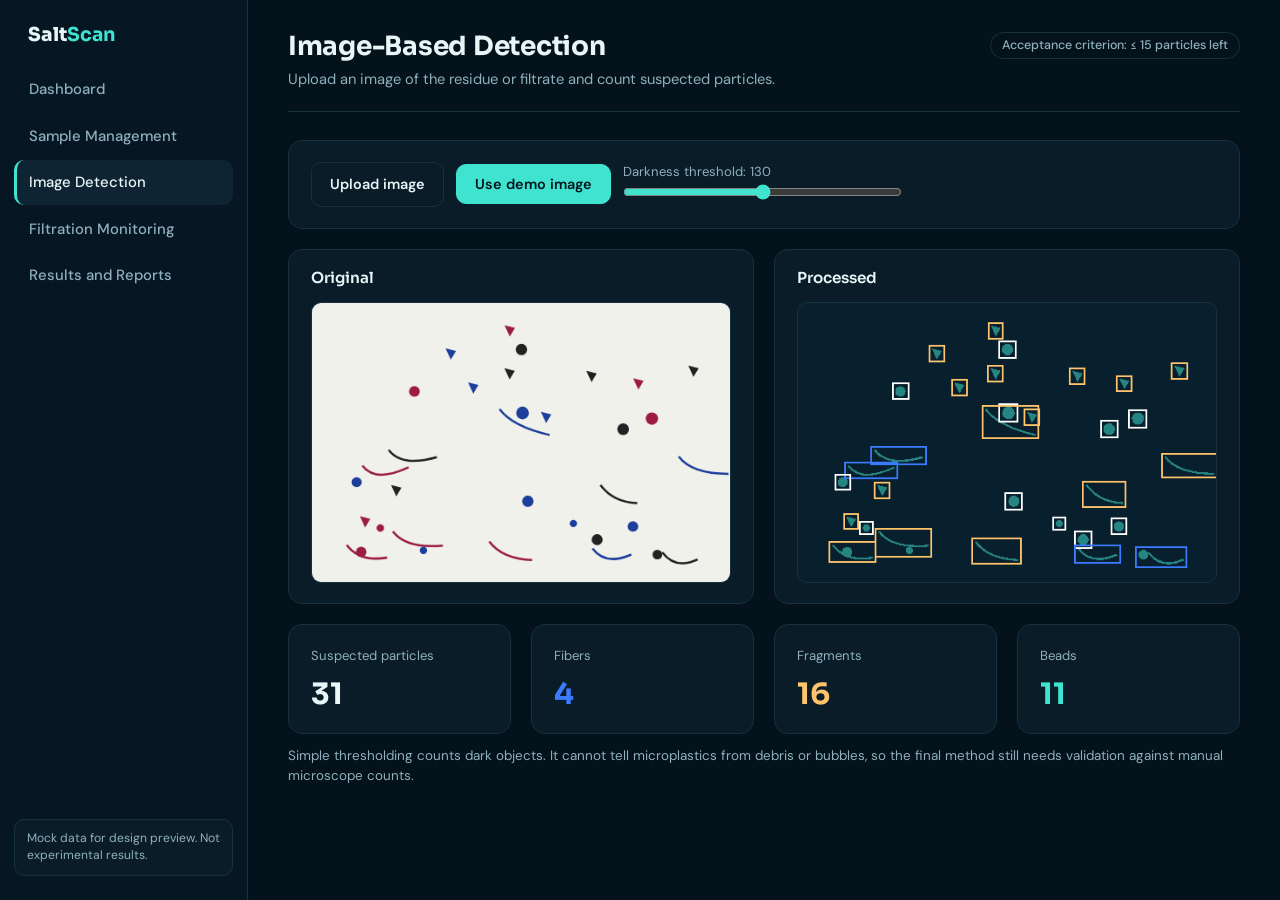
==== detection.html @ 082cff80 "Add files via upload" ====
<!DOCTYPE html><html lang="en"><head><meta charset="utf-8"><meta name="viewport" content="width=device-width,initial-scale=1"><title>Image-Based Detection | SaltScan</title>
<link rel="preconnect" href="https://fonts.googleapis.com"><link href="https://fonts.googleapis.com/css2?family=Sora:wght@600;700;800&family=DM+Sans:wght@400;500;600&display=swap" rel="stylesheet"><link rel="stylesheet" href="style.css"></head>
<body data-page="detection"><div class="app"><aside class="side" id="side"></aside><main class="main" id="main"></main></div><script src="app.js"></script></body></html>
---- style.css ----
:root{--bg:#020F17;--tx:#E9F6F8;--mu:#8FB0BC;--aq:#3FE3D0;--bl:#3B7BFF;--go:#FFC46B;--rd:#FF6B6B;--gr:#4ADE9A;--ln:rgba(255,255,255,.1);--cd:rgba(255,255,255,.05);
--app:#04121B;--panel:#0A1C28;--panel2:#0E2433;--line:#163140}
*{box-sizing:border-box;margin:0}html{scroll-behavior:smooth}
body{background:radial-gradient(900px 500px at 80% -10%,#0d3a52 0,transparent 70%),radial-gradient(700px 500px at 0 60%,#0a2c3d 0,transparent 70%),var(--bg);color:var(--tx);font:400 1rem/1.65 "DM Sans",system-ui,sans-serif;min-height:100vh}
h1,h2,h3,.logo{font-family:Sora,"DM Sans",sans-serif;line-height:1.1}
a{color:inherit;text-decoration:none}:focus-visible{outline:3px solid var(--aq);outline-offset:3px}
.wrap{max-width:1120px;margin:0 auto;padding:0 28px}
.nav{display:flex;justify-content:space-between;align-items:center;padding:22px 28px;max-width:1120px;margin:0 auto;position:relative;z-index:5}
.logo{font-weight:800;font-size:1.25rem}.logo b{color:var(--aq)}
.nav nav{display:flex;gap:28px;align-items:center;font-size:.92rem;color:var(--mu)}.nav nav a:hover{color:var(--tx)}
.btn{display:inline-block;padding:12px 24px;border-radius:999px;font-weight:600;border:1px solid var(--ln);background:linear-gradient(135deg,var(--aq),var(--bl));color:#01121b;cursor:pointer;font-family:inherit;font-size:.95rem;transition:transform .2s,box-shadow .2s}
.btn:hover{transform:translateY(-2px);box-shadow:0 10px 30px -8px var(--aq)}.btn.o{background:transparent;color:var(--tx)}
/* hero */
.hero{position:relative;min-height:84vh;display:flex;align-items:center;overflow:hidden}
.hero .wrap{display:grid;grid-template-columns:1fr 1fr;align-items:center;gap:20px;width:100%}
.kick{color:var(--aq);font-size:.9rem;margin-bottom:16px}
h1{font-size:clamp(2.5rem,5.6vw,4.6rem);font-weight:800;letter-spacing:-.03em;animation:rise 1s both}
.lead{color:var(--mu);font-size:1.15rem;max-width:44ch;margin:22px 0 30px}
.cta{display:flex;gap:12px;flex-wrap:wrap}
.stage{position:relative;height:540px}
.streak{position:absolute;left:-40vw;right:-30vw;top:50%;height:10px;background:linear-gradient(90deg,transparent,var(--go) 30%,var(--aq) 70%,transparent);filter:blur(6px);animation:shim 6s ease-in-out infinite alternate}
.orb{position:absolute;left:50%;top:50%;width:400px;height:400px;margin:-200px;border-radius:50%;background:radial-gradient(circle at 30% 22%,#F2FFFB,#5BF0DC 32%,#2A7DEB 68%,#142E8C);box-shadow:0 0 120px 10px rgba(63,227,208,.35);transition:transform .2s}
.wave{position:absolute;left:50%;top:50%;mix-blend-mode:screen;opacity:.6;animation:morph 9s ease-in-out infinite,drift 12s ease-in-out infinite alternate}
.w1{width:520px;height:210px;margin:-150px 0 0 -300px;background:linear-gradient(120deg,rgba(255,196,107,.9),rgba(255,255,255,.25))}
.w2{width:460px;height:190px;margin:-10px 0 0 -170px;background:linear-gradient(100deg,rgba(255,255,255,.3),rgba(63,227,208,.85));animation-delay:-3s}
.w3{width:400px;height:150px;margin:70px 0 0 -250px;background:linear-gradient(90deg,rgba(59,123,255,.9),rgba(255,196,107,.5));animation-delay:-6s}
.dot{position:absolute;border-radius:50%;background:var(--go);animation:float 7s ease-in-out infinite}
@keyframes morph{0%,100%{border-radius:60% 40% 55% 45%/50% 60% 40% 50%}50%{border-radius:38% 62% 45% 55%/62% 40% 60% 38%}}
@keyframes drift{to{transform:translate(40px,-12px) rotate(7deg)}}
@keyframes shim{to{transform:translateX(60px);opacity:.6}}
@keyframes float{50%{transform:translateY(-26px)}}
@keyframes rise{from{opacity:0;transform:translateY(26px)}}
/* landing sections */
.sec{padding:90px 0}h2{font-size:clamp(1.9rem,4vw,2.9rem);font-weight:700;letter-spacing:-.02em;margin-bottom:14px;max-width:18ch}
.sub{color:var(--mu);max-width:56ch;margin-bottom:40px}
.strip{display:grid;grid-template-columns:repeat(4,1fr);gap:16px}
.card,.kpi{background:var(--cd);border:1px solid var(--ln);border-radius:20px;padding:22px;backdrop-filter:blur(10px)}
.strip .card b{display:block;font:800 2.2rem Sora,sans-serif;color:var(--aq)}.card small,.kpi small{color:var(--mu)}
.flow{display:grid;grid-template-columns:repeat(4,1fr);gap:14px;position:relative}
.node{border-radius:16px;padding:16px;border:1px solid;font-size:.9rem}.node b{display:block;font-family:Sora;font-size:1rem}
.n0{background:#2b3a42;border-color:#4a5c66}.n1{background:#0c4f43;border-color:#1c8a74;color:#8ff2d6}.n2{background:#2c2a7a;border-color:#5b57d6;color:#c3c0ff}
.n3{background:#5a3a08;border-color:#b57a17;color:#ffd28a}.n4{background:#6b1d1d;border-color:#c24242;color:#ffb4b4}.n5{background:#6b2e12;border-color:#c1622f;color:#ffbb94}
.loop{grid-column:1/-1;color:var(--go);font-size:.92rem}
.feat{display:grid;grid-template-columns:repeat(3,1fr);gap:16px}.feat h3{font-size:1.15rem;margin-bottom:8px}.feat p{color:var(--mu);font-size:.95rem}
.ico{width:42px;height:42px;border-radius:12px;margin-bottom:14px;background:linear-gradient(135deg,var(--aq),var(--bl))}
.cta-band{text-align:center;background:linear-gradient(135deg,rgba(63,227,208,.16),rgba(59,123,255,.2));border:1px solid var(--ln);border-radius:28px;padding:60px 24px}.cta-band h2{margin:0 auto 24px}
.team{display:flex;flex-wrap:wrap;gap:10px;margin:20px 0}.team span{border:1px solid var(--ln);border-radius:999px;padding:8px 18px;background:var(--cd)}
footer{padding:30px 28px;color:var(--mu);font-size:.88rem;text-align:center}

/* ===== APP (dashboard pages): clean, calm, consistent ===== */
.app{display:grid;grid-template-columns:248px 1fr;min-height:100vh;background:var(--app)}
.side{display:flex;flex-direction:column;gap:2px;padding:24px 14px;background:#061723;border-right:1px solid var(--line);position:sticky;top:0;height:100vh}
.side .logo{padding:2px 12px 22px;font-size:1.2rem}
.side a:not(.logo){display:block;padding:10px 12px;border-radius:10px;color:var(--mu);font-size:.93rem;font-weight:500;border-left:3px solid transparent}
.side a:not(.logo):hover{background:var(--panel);color:var(--tx)}
.side a.on{background:var(--panel2);color:var(--tx);border-left-color:var(--aq)}
.tag{margin-top:auto;font-size:.76rem;line-height:1.45;color:var(--mu);background:var(--panel);border:1px solid var(--line);border-radius:10px;padding:10px 12px}
.main{padding:32px 40px 56px;min-width:0;max-width:1280px;width:100%}
.top{display:flex;justify-content:space-between;align-items:flex-start;flex-wrap:wrap;gap:14px;margin-bottom:28px;padding-bottom:20px;border-bottom:1px solid var(--line)}
.top h1{font-size:1.65rem;font-weight:700;letter-spacing:-.01em;animation:none}
.top .sub{font-size:.92rem;margin:6px 0 0!important}
.grid{display:grid;grid-template-columns:repeat(12,1fr);gap:20px}
.s3{grid-column:span 3}.s4{grid-column:span 4}.s6{grid-column:span 6}.s8{grid-column:span 8}.s12{grid-column:span 12}
.app .card,.app .kpi{background:var(--panel);border:1px solid var(--line);border-radius:14px;padding:20px 22px;backdrop-filter:none;box-shadow:none}
.app .card h3{font-size:.95rem;font-weight:600;margin-bottom:16px;color:var(--tx)}
.app .kpi small{display:block;font-size:.82rem;color:var(--mu);margin-bottom:8px}
.app .kpi b{display:block;font:700 1.85rem Sora,sans-serif;margin:0;letter-spacing:-.01em}
.up{color:var(--mu);font-size:.8rem;display:block;margin-top:6px}
.pill{display:inline-block;padding:3px 11px;border-radius:999px;font-size:.78rem;font-weight:600;line-height:1.5;border:1px solid transparent}
.top>.pill{background:transparent;color:var(--mu);border-color:var(--line);font-weight:500}
.ok{background:rgba(74,222,154,.12);color:var(--gr)}.rv{background:rgba(255,107,107,.12);color:var(--rd)}.pg{background:rgba(255,196,107,.12);color:var(--go)}
.app .btn{padding:10px 18px;border-radius:10px;font-size:.9rem;background:var(--aq);border:1px solid var(--aq);color:#01121b}
.app .btn:hover{transform:none;box-shadow:none;filter:brightness(1.08)}
.app .btn.o{background:transparent;border-color:var(--line);color:var(--tx)}.app .btn.o:hover{background:var(--panel2)}
.app .btn:disabled{opacity:.45;cursor:not-allowed}
input,select{background:var(--panel2);border:1px solid var(--line);border-radius:10px;padding:10px 12px;color:var(--tx);font:inherit;font-size:.92rem;width:100%}
input:focus,select:focus{outline:none;border-color:var(--aq);box-shadow:0 0 0 3px rgba(63,227,208,.15)}select option{color:#000}
input[type=range]{padding:0;accent-color:var(--aq)}
.form{display:grid;grid-template-columns:repeat(3,1fr);gap:16px}.form label,.fl{display:block;font-size:.82rem;color:var(--mu)}.form label input,.form label select{margin-top:6px}
.row{display:flex;gap:12px;flex-wrap:wrap;align-items:center}.row .btn{margin:0}
.big{font:700 1.3rem Sora,sans-serif}.note{font-size:.84rem;color:var(--mu);margin-top:12px;line-height:1.5}
canvas{width:100%;border-radius:10px;background:var(--panel2);display:block;border:1px solid var(--line)}
svg{width:100%;height:auto;display:block}.axis{fill:var(--mu);font-size:11px}
.draw{stroke-dasharray:1;stroke-dashoffset:1;animation:dr 1.6s .2s forwards}@keyframes dr{to{stroke-dashoffset:0}}
.lg{display:flex;gap:16px;font-size:.82rem;color:var(--mu);margin-top:12px;flex-wrap:wrap}.lg i{display:inline-block;width:9px;height:9px;border-radius:3px;margin-right:6px}
.pipe{display:flex;flex-direction:column;gap:2px}
.pipe div{display:flex;align-items:center;gap:12px;padding:9px 10px;border-radius:8px;color:var(--mu);font-size:.88rem;transition:.25s}
.pipe div::before{content:"";width:8px;height:8px;border-radius:50%;background:var(--line);flex:none}
.pipe div.on{background:var(--panel2);color:var(--tx)}.pipe div.on::before{background:var(--aq);box-shadow:0 0 0 4px rgba(63,227,208,.18)}
.pass{display:flex;justify-content:space-between;margin-top:12px;color:var(--go);font-weight:600}
.tw{overflow-x:auto}
table{width:100%;border-collapse:collapse;font-size:.9rem}
th{text-align:left;padding:10px 14px;color:var(--mu);font-weight:500;font-size:.8rem;border-bottom:1px solid var(--line);white-space:nowrap}
td{text-align:left;padding:13px 14px;border-bottom:1px solid rgba(22,49,64,.6)}
tbody tr:hover td{background:rgba(255,255,255,.025)}tbody tr:last-child td{border-bottom:0}
.rl{display:flex;justify-content:space-between;align-items:center;gap:12px;padding:13px 0;border-bottom:1px solid var(--line)}.rl:last-child{border-bottom:0;padding-bottom:0}.rl:first-of-type{padding-top:0}
.app ::-webkit-scrollbar{height:8px;width:8px}.app ::-webkit-scrollbar-thumb{background:var(--line);border-radius:8px}

@media(max-width:1000px){.main{padding:24px 20px 48px}.s3{grid-column:span 6}.s4,.s6,.s8{grid-column:span 12}}
@media(max-width:900px){.hero .wrap,.feat,.strip,.flow{grid-template-columns:1fr 1fr}.hero .wrap{grid-template-columns:1fr}.stage{height:420px}.app{grid-template-columns:1fr}.side{display:none}.nav nav a:not(.btn){display:none}.form{grid-template-columns:1fr}}
@media(max-width:560px){.feat,.strip,.flow{grid-template-columns:1fr}.stage{transform:scale(.75)}.s3{grid-column:span 12}}
@media(prefers-reduced-motion:reduce){*{animation:none!important;transition:none!important}.draw{stroke-dashoffset:0}}
@media print{.side,.row,.tag{display:none!important}.app{display:block;background:#fff}body{background:#fff;color:#000}.app .card,.app .kpi{border-color:#999;background:#fff}.axis{fill:#333}}
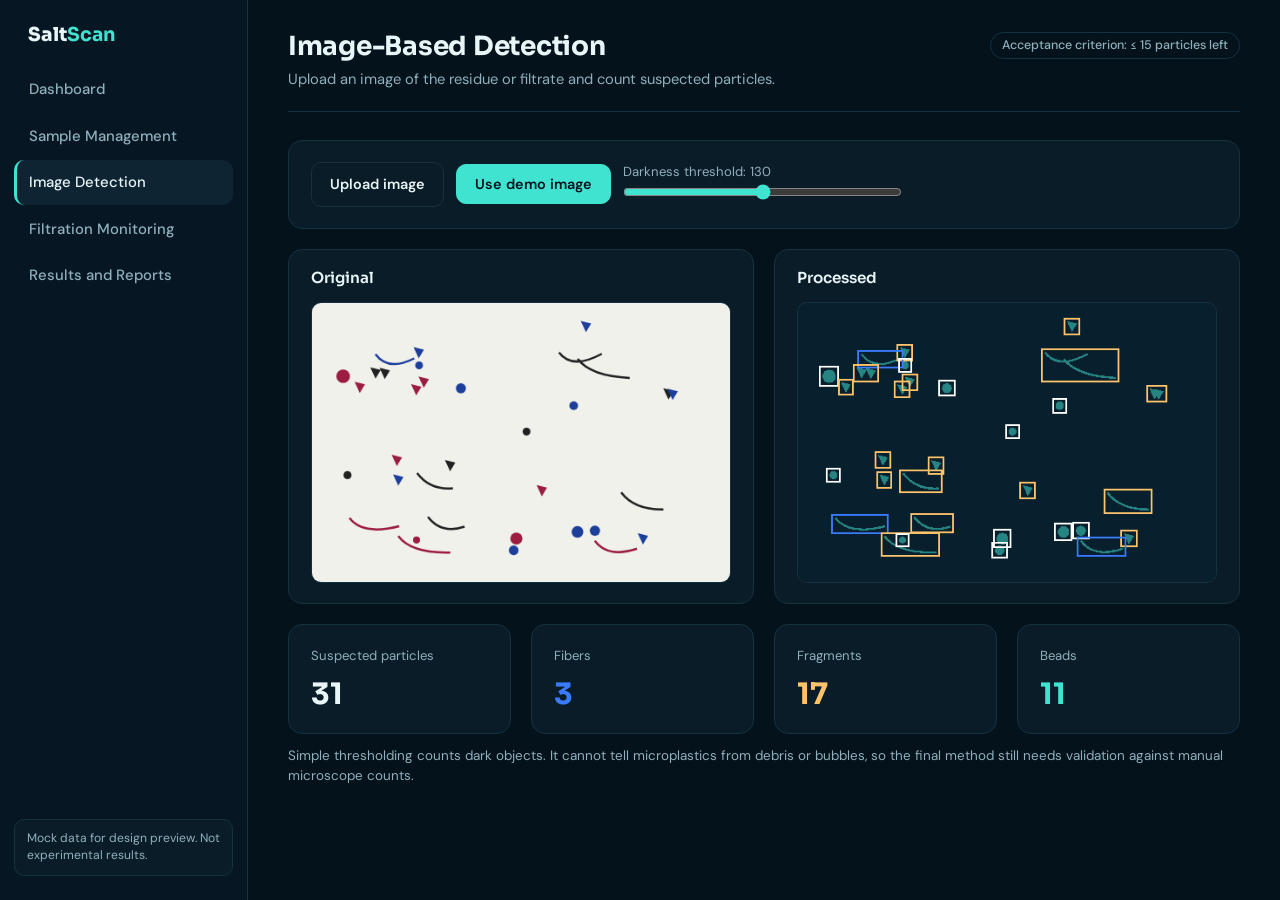
==== commit daaa457a: "Update detection.html" ====
--- a/detection.html
+++ b/detection.html
@@ -1,3 +1,3 @@
-<!DOCTYPE html><html lang="en"><head><meta charset="utf-8"><meta name="viewport" content="width=device-width,initial-scale=1"><title>Image-Based Detection | SaltScan</title>
+<!DOCTYPE html><html lang="en"><head><meta charset="utf-8"><meta name="viewport" content="width=device-width,initial-scale=1"><title>Image Detection | SaltScan</title>
 <link rel="preconnect" href="https://fonts.googleapis.com"><link href="https://fonts.googleapis.com/css2?family=Sora:wght@600;700;800&family=DM+Sans:wght@400;500;600&display=swap" rel="stylesheet"><link rel="stylesheet" href="style.css"></head>
-<body data-page="detection"><div class="app"><aside class="side" id="side"></aside><main class="main" id="main"></main></div><script src="app.js"></script></body></html>
+<body data-page="detection"><div class="app"><aside class="side" id="side"></aside><main class="main" id="main"></main></div><script src="app.js"></script><script src="hw.js"></script></body></html>
